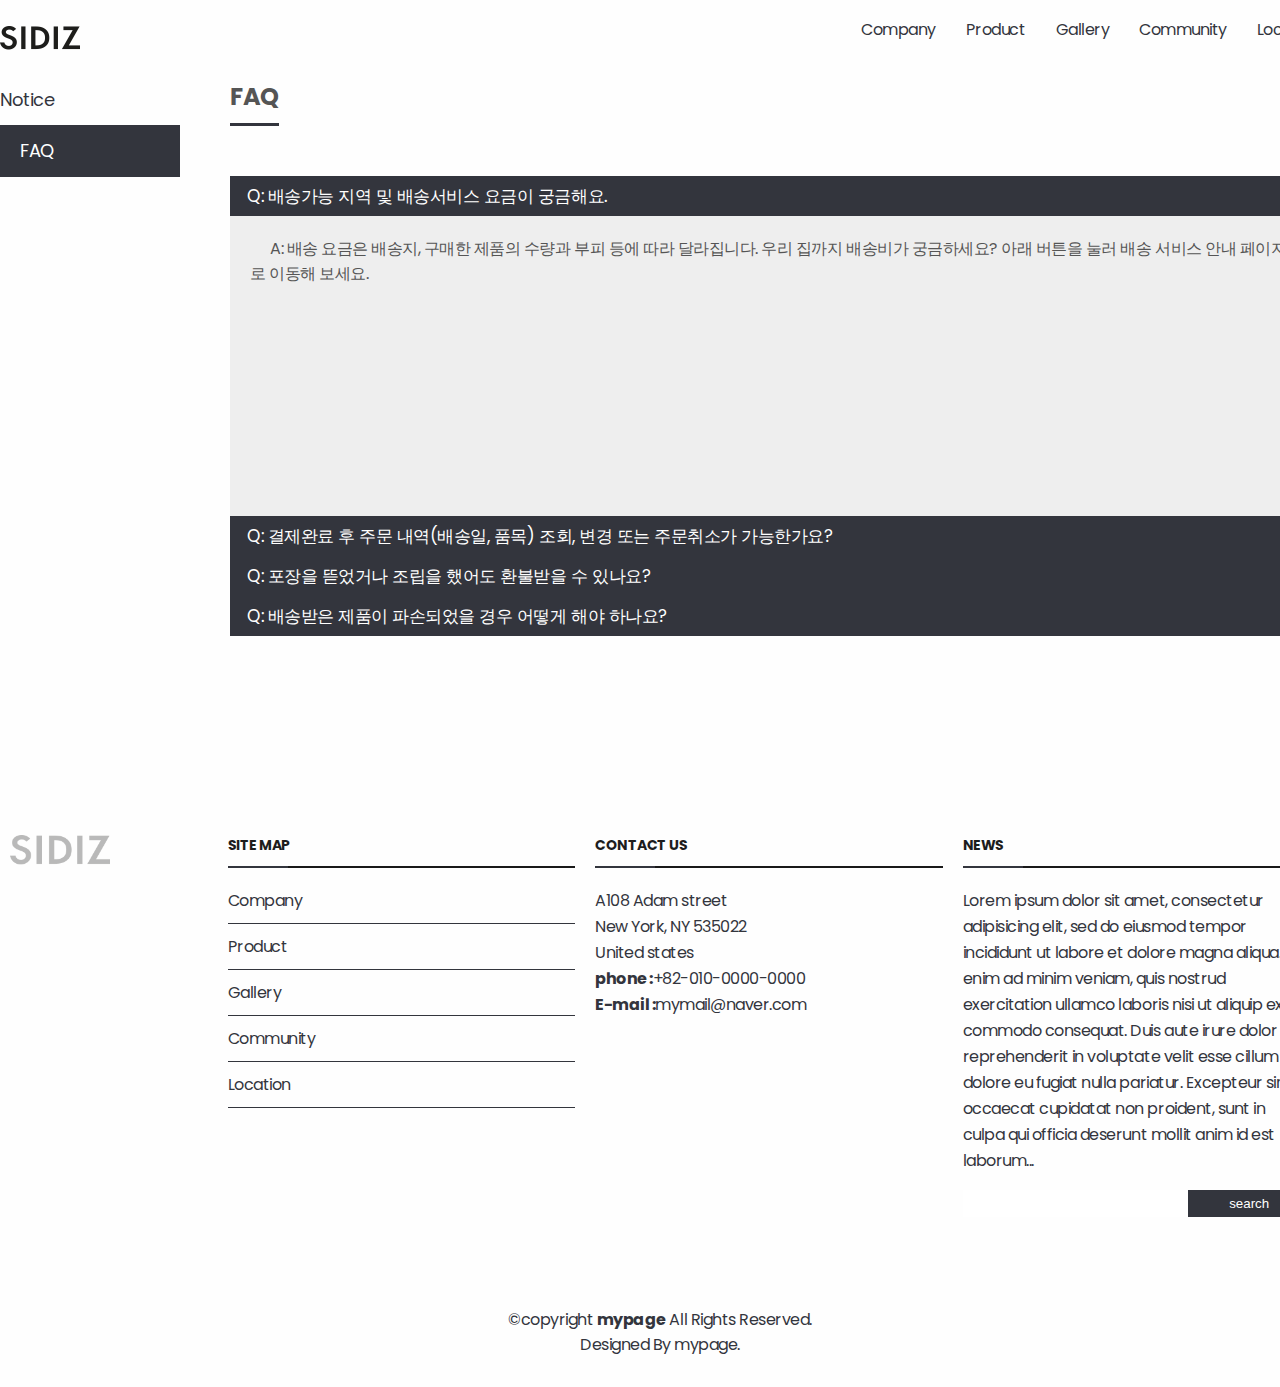
==== community/faq.html @ 093add14 "Initial commit" ====
<!DOCTYPE html>
<html lang="ko" dir="ltr">
  <head>
    <meta charset="utf-8">
    <meta name="viewport" content="width=device-width, initial-scale=1, maximum-scale=1, minimum-scale=1, user-scalable=no">
    <title>xwood</title>
    <link rel="stylesheet" href="../assets/css/style.css">
    <link rel="shortcut icon" href="./assets/img/favicon.ico" />
    <link href="https://fonts.googleapis.com/css2?family=Noto+Sans+KR:wght@100;300;400;500;700;900&family=Poppins:wght@100;200;300;400;500;600;700;800;900&display=swap" rel="stylesheet">
    <script type="text/javascript" src="../assets/js/jquery.min.js"></script>
    <script src="../assets/js/jqueryui.min.js"></script>
    <script type="text/javascript" src="../assets/js/common.js"></script>
  </head>
  <body class="subpage">
    <div id="wrap">
      <header id="header">
        <h1 id="top-logo"><a href="../index.html"><img src="../assets/img/logo.png" alt="logo"></a></h1>
        <nav id="top-nav">
          <ul>
            <li>
              <a href="../company/introduce.html">Company</a>
              <ul class="sub-menu">
                <li><a href="../company/introduce.html">Introduce</a></li>
                <li><a href="../company/ci.html">CI</a></li>
                <li><a href="../company/history.html">History</a></li>
              </ul>
            </li>
            <li><a href="../product/product.html">Product</a></li>
            <li><a href="../gallery/gallery.html">Gallery</a></li>
            <li>
              <a href="../community/notice.html">Community</a>
              <ul class="sub-menu">
                <li><a href="../community/notice.html">Notice</a></li>
                <li><a href="../community/faq.html">FAQ</a></li>
              </ul>
            </li>
            <li><a href="../location/location.html">Location</a></li>
          </ul>
        </nav>
      </header>
      <main>
        <!-- 컨텐츠 영역 -->
        <div class="container">
          <!-- 왼쪽 메뉴(LNB) -->
          <aside id="lnb">
            <ul>
              <li><a href="../community/notice.html">Notice</a></li>
              <li class="on"><a href="../community/faq.html">FAQ</a></li>
            </ul>
          </aside>
          <!-- 컨텐츠 본문 영역 -->
          <div class="content faq">
            <div class="sub-title"><span>FAQ</span></div>
            <div class="inner">
              <dl>
                <dt>Q: 배송가능 지역 및 배송서비스 요금이 궁금해요.</dt>
                <dd>
                  <p>A: 배송 요금은 배송지, 구매한 제품의 수량과 부피 등에 따라 달라집니다. 우리 집까지 배송비가 궁금하세요? 아래 버튼을 눌러 배송 서비스 안내 페이지로 이동해 보세요.</p>
                </dd>
                <dt>Q: 결제완료 후 주문 내역(배송일, 품목) 조회, 변경 또는 주문취소가 가능한가요?</dt>
                <dd>
                  <p>A: 주문조회 및 관리페이지와 IKEA 고객지원 센터를 통해 주문변경/취소가 가능합니다. 배송 준비 상태별로 진행가능여부가 달라질 수 있으며, 자세한 내용을 확인해보세요.</p>
                </dd>
                <dt>Q: 포장을 뜯었거나 조립을 했어도 환불받을 수 있나요?</dt>
                <dd>
                  <p>A: 교환환불 정책을 확인해보세요.</p>
                </dd>
                <dt>Q: 배송받은 제품이 파손되었을 경우 어떻게 해야 하나요?</dt>
                <dd>
                  <p>A: 배송받은 제품이 파손된 경우에는 즉시 파손된 제품과 박스 사진을 준비 후 고객지원센터로 연락 주시기 바랍니다. 주문 번호를 미리 준비해 주시면 더 빠른 상담이 가능합니다. 또는 파손 제품, 주문번호를 지참 후 가까운 매장 교환환불 코너로 방문해주세요,.</p>
                </dd>
              </dl>
            </div>
          </div>
        </div>
      </main>
      <footer id="footer">
        <div class="footer-top">
          <!-- footer 상단 영역 -->
          <div class="container">
            <div class="row">
              <!-- logo -->
              <div class="column footer-logo">
                <h3><a href="../index.html"><img src="../assets/img/logo.png" alt="logo img"></a></h3>
              </div>
              <!-- site map -->
              <div class="column">
                <h4>site map</h4>
                <ul>
                  <ul>
                    <li><a href="../company/introduce.html">Company</a></li>
                    <li><a href="../product/product.html">Product</a></li>
                    <li><a href="../gallery/gallery.html">Gallery</a></li>
                    <li><a href="../community/notice.html">Community</a></li>
                    <li><a href="../location/location.html">Location</a></li>
                  </ul>
                </ul>
              </div>
              <!-- contact us -->
              <div class="column">
                <h4>contact us</h4>
                <p>
                  A108 Adam street <br>
                  New York, NY 535022 <br>
                  United states <br>
                  <strong>phone :</strong><a href="tel:+82-010-0000-0000">+82-010-0000-0000</a><br>
                  <strong>E-mail :</strong><a href="mailto:mymail@naver.com">mymail@naver.com</a><br>
                </p>
              </div>
              <!-- news -->
              <div class="column news">
                <h4>news</h4>
                <p>Lorem ipsum dolor sit amet, consectetur adipisicing elit, sed do eiusmod tempor incididunt ut labore et dolore magna aliqua. Ut enim ad minim veniam, quis nostrud exercitation ullamco laboris nisi ut aliquip ex ea commodo consequat. Duis aute irure dolor in reprehenderit in voluptate velit esse cillum dolore eu fugiat nulla pariatur. Excepteur sint occaecat cupidatat non proident, sunt in culpa qui officia deserunt mollit anim id est laborum...</p>
                <form>
                  <input type="search" name="search"><input type="submit" name="submit" value="search">
                </form>
              </div>
            </div>
          </div>
        </div>
        <div class="container">
          <!-- footer 하단 영역 -->
          <div class="copyright">
            &copy;copyright <strong>mypage</strong> All Rights Reserved.
          </div>
          <div class="credits">
            Designed By <a href="mailto:aaa@naver.com">mypage</a>.
          </div>
        </div>
      </footer>
    </div>
  </body>
</html>
---- assets/css/style.css ----
@charset "UTF-8";
html, body {
  height: 100%;
}

body {
  background: #fefefe;
  color: #555555;
  font-family: 'Noto Sans KR', sans-serif;
  font-family: 'Poppins', sans-serif;
  letter-spacing: -0.03em;
}

html, body, ul, li, h1, h2, h3, h4, h5, h6 {
  margin: 0;
  padding: 0;
}

h1, h2, h3, h4, h5, h6 {
  color: #1d1d1d;
}

li {
  list-style: none;
}

a {
  text-decoration: none;
  color: #33353d;
  transition: .5s;
}

a:hover {
  color: #191919;
}

.gbtn {
  display: inline-block;
  box-sizing: border-box;
  padding: 0 20px;
  height: 50px;
  line-height: 50px;
  background: #33353d;
  color: white;
  border: 1px solid #33353d;
}

.gbtn.right {
  float: right;
}

.gbtn:hover {
  color: #33353d;
  background: white;
}

.box {
  display: flex;
}

.box.items-2 .items {
  flex: 50%;
}

.box .items {
  box-sizing: border-box;
  padding: 50px;
  font-size: 18px;
  flex: 100%;
  flex-shrink: 0;
}

.box .items .title {
  margin-top: 100px;
  font-size: 32px;
}

.box .items img {
  width: 100%;
}

.gallery-wrap {
  width: 100%;
  display: flex;
  justify-content: center;
}

.gallery-wrap .gallery {
  position: relative;
  width: 600px;
  margin: 50px auto;
}

.gallery-wrap .gallery #main {
  width: 600px;
  height: 450px;
  float: right;
  overflow: hidden;
  box-sizing: border-box;
  border: 3px solid white;
}

.gallery-wrap .gallery #main img {
  width: 100%;
}

.gallery-wrap .gallery .navi-wrap {
  position: relative;
}

.gallery-wrap .gallery .navi-wrap > img {
  cursor: pointer;
  position: absolute;
  top: 50%;
  z-index: 500;
}

.gallery-wrap .gallery .navi-wrap > img.next {
  right: 0;
  transform: translate(100%, -50%);
}

.gallery-wrap .gallery .navi-wrap > img.prev {
  left: 0;
  transform: translate(-100%, -50%);
}

.gallery-wrap .gallery .navi-wrap #navi {
  width: 600px;
  overflow: hidden;
}

.gallery-wrap .gallery .navi-wrap #navi ul li {
  width: 120px;
  float: left;
  border: 3px solid white;
  box-sizing: border-box;
}

.gallery-wrap .gallery .navi-wrap #navi ul li img {
  width: 100%;
}

.gallery-wrap .gallery .navi-wrap #navi .page-wrap {
  width: 1800px;
}

.gallery-wrap .gallery .navi-wrap #navi .page-wrap .page {
  float: left;
  overflow: hidden;
}

dl {
  margin: 50px 0 0 0;
}

dl dt {
  text-indent: 1em;
  font-size: 17px;
  color: #ffffff;
  height: 40px;
  line-height: 40px;
  background: #33353d;
  cursor: pointer;
}

dl dt:hover {
  background: #191919;
}

dl dd {
  margin: 0;
  height: 300px;
  background: #eee;
}

dl dd.on {
  display: block;
}

dl dd p {
  margin: 0;
  text-indent: 1.25em;
  padding: 20px;
}

table + .gbtn {
  margin-top: 20px;
}

table.common-table {
  width: 100%;
  margin: 50px auto 0;
  border-collapse: collapse;
  /* 첫번째 테이블 속성의 타이틀 영역을 제외한 가로줄 hover 효과 주기 */
}

table.common-table th, table.common-table td {
  padding: 15px;
  height: 30px;
  text-align: left;
  vertical-align: middle;
  font-size: 16px;
}

table.common-table th {
  background: #33353d;
  color: white;
  font-weight: 500;
}

table.common-table td {
  font-weight: 300;
  color: #555555;
  border-bottom: 1px solid #33353d;
}

table.common-table tr:not(:first-child):hover {
  background: #eee;
}

.hover {
  background: #eee;
}

#map {
  margin-top: 50px;
}

.marker-title {
  font-weight: 700;
  font-size: 18px;
}

#wrap {
  width: 1320px;
  margin: 0 auto;
  /* footer */
}

#wrap #header {
  position: relative;
  height: 75px;
  z-index: 500;
}

#wrap #header #top-logo {
  float: left;
  margin-top: 15px;
}

#wrap #header #top-logo a {
  display: inline-block;
  width: 80px;
  height: 24px;
  line-height: 24px;
}

#wrap #header #top-logo a img {
  width: 100%;
}

#wrap #header #top-nav {
  position: relative;
  height: 60px;
  float: right;
}

#wrap #header #top-nav ul {
  float: left;
}

#wrap #header #top-nav ul li {
  position: relative;
  float: left;
  margin-left: 30px;
}

#wrap #header #top-nav ul li:first-child {
  margin-left: 0;
}

#wrap #header #top-nav ul li:hover .sub-menu {
  opacity: 1;
}

#wrap #header #top-nav ul li:hover .sub-menu li {
  height: 40px;
  opacity: 1;
}

#wrap #header #top-nav ul li a {
  width: 100%;
  height: 60px;
  line-height: 60px;
}

#wrap #header #top-nav ul li .sub-menu {
  position: absolute;
  top: 100%;
  border: 1px solid #33353d;
  opacity: 0;
  transition: .5s;
}

#wrap #header #top-nav ul li .sub-menu li {
  margin: 0;
  min-width: 150px;
  width: 100%;
  height: 0;
  padding: 0 10px;
  box-sizing: border-box;
  background: white;
  opacity: 0;
  transition-duration: .5s;
}

#wrap #header #top-nav ul li .sub-menu li a {
  line-height: 40px;
}

#wrap main {
  min-height: calc( 100vh - (75px + 612px) - 51px);
}

#wrap #footer {
  margin-top: 50px;
  color: #33353d;
}

#wrap #footer .footer-top {
  padding: 60px 0 30px;
}

#wrap #footer > .container {
  padding: 30px 0;
  text-align: center;
}

#wrap #footer .container {
  margin: 0 auto;
}

#wrap #footer .container .row {
  display: flex;
  justify-content: center;
  flex-wrap: wrap;
}

#wrap #footer .container .row .column {
  flex: 25%;
  box-sizing: border-box;
  padding: 0 10px;
  margin-bottom: 30px;
}

#wrap #footer .container .row .column.footer-logo {
  flex: 180px;
  opacity: .3;
}

#wrap #footer .container .row .column.footer-logo h3 {
  width: 100px;
}

#wrap #footer .container .row .column.footer-logo h3 img {
  width: 100%;
}

#wrap #footer .container .row .column.news input[type=search] {
  border: 0;
  padding: 6px 8px;
  width: 65%;
}

#wrap #footer .container .row .column.news input[type=submit] {
  border: 0;
  padding: 6px 0;
  width: 35%;
  text-align: center;
  color: #ffffff;
  background: #33353d;
  cursor: pointer;
}

#wrap #footer .container .row .column h4 {
  position: relative;
  font-size: 14px;
  font-weight: 700;
  text-transform: uppercase;
  padding-bottom: 12px;
  margin-bottom: 20px;
}

#wrap #footer .container .row .column h4:before, #wrap #footer .container .row .column h4:after {
  content: '';
  position: absolute;
  left: 0;
  bottom: 0;
  height: 2px;
}

#wrap #footer .container .row .column h4:before {
  right: 0;
  background: #191919;
}

#wrap #footer .container .row .column h4:after {
  width: 60px;
  background: #33353d;
}

#wrap #footer .container .row .column ul li {
  border-bottom: 1px solid #33353d;
  padding: 10px 0;
}

#wrap #footer .container .row .column ul li:nth-child(1) {
  padding-top: 0;
}

#wrap #footer .container .row .column p {
  line-height: 26px;
}

.mainbanner {
  width: 100%;
  height: 750px;
  background: url("../img/main-banner.jpg") no-repeat center/cover;
}

.inner:nth-child(1) {
  margin-top: 50px;
}

.inner .box.items-2 p + a {
  margin-top: 50px;
}

body.subpage main .container {
  display: flex;
}

body.subpage main .container #lnb {
  flex: 230px;
  flex-shrink: 0;
  flex-grow: 0;
  box-sizing: border-box;
  padding-right: 50px;
}

body.subpage main .container #lnb ul li {
  border-bottom: 1px solid #33353d;
}

body.subpage main .container #lnb ul li.on a {
  color: white;
  background: #33353d;
  padding-left: 20px;
}

body.subpage main .container #lnb ul li:hover a {
  padding-left: 20px;
}

body.subpage main .container #lnb ul li a {
  display: inline-block;
  width: 100%;
  height: 100%;
  line-height: 50px;
  font-size: 18px;
  box-sizing: border-box;
}

body.subpage main .container .content {
  flex: 100%;
}

body.subpage main .container .content.faq {
  min-height: 650px;
}

body.subpage main .container .sub-title {
  height: 51px;
}

body.subpage main .container .sub-title span {
  position: absolute;
  display: inline-block;
  padding-bottom: 8px;
  font-size: 24px;
  font-weight: bold;
  line-height: 43px;
}

body.subpage main .container .sub-title span:after {
  content: '';
  position: absolute;
  height: 3px;
  background: #33353d;
  left: 0;
  right: 0;
  bottom: 0;
}

body.subpage main .container .inner + .inner {
  margin-top: 50px;
  border-top: 1px solid #33353d;
}

body.subpage main .container .inner .box {
  flex-wrap: wrap;
}
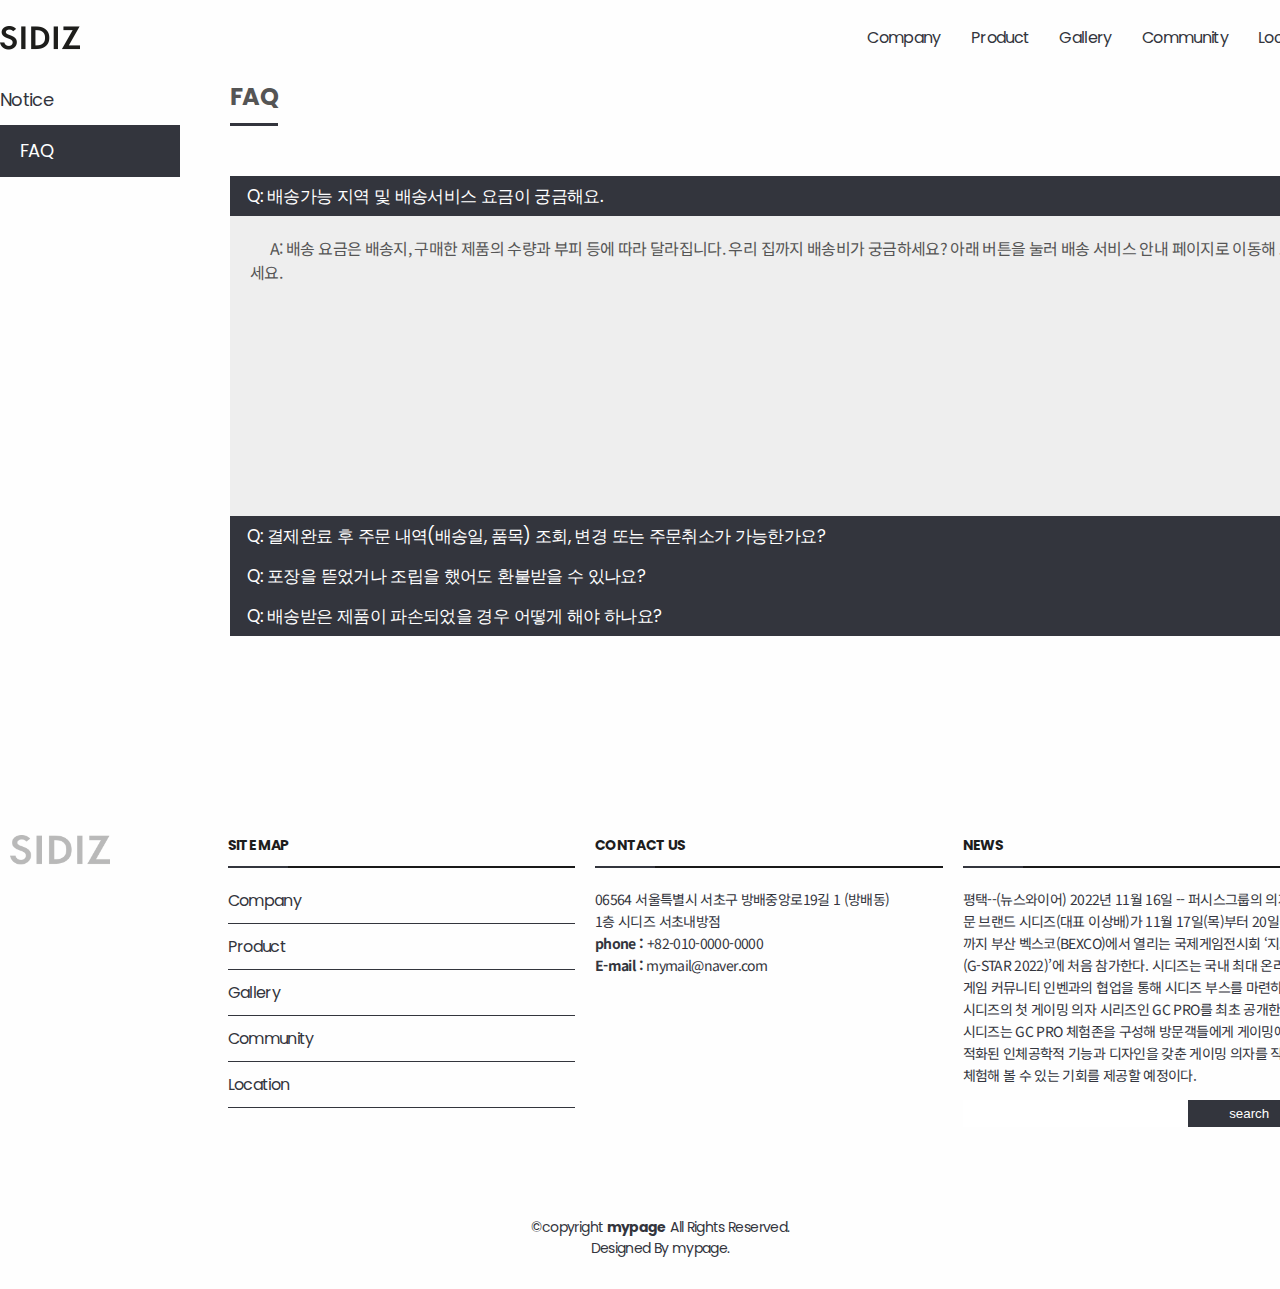
==== commit c96fe42f: "Style sub pages" ====
--- a/community/faq.html
+++ b/community/faq.html
@@ -14,117 +14,124 @@
   <body class="subpage">
     <div id="wrap">
       <header id="header">
-        <h1 id="top-logo"><a href="../index.html"><img src="../assets/img/logo.png" alt="logo"></a></h1>
-        <nav id="top-nav">
-          <ul>
-            <li>
-              <a href="../company/introduce.html">Company</a>
-              <ul class="sub-menu">
-                <li><a href="../company/introduce.html">Introduce</a></li>
-                <li><a href="../company/ci.html">CI</a></li>
-                <li><a href="../company/history.html">History</a></li>
-              </ul>
-            </li>
-            <li><a href="../product/product.html">Product</a></li>
-            <li><a href="../gallery/gallery.html">Gallery</a></li>
-            <li>
-              <a href="../community/notice.html">Community</a>
-              <ul class="sub-menu">
-                <li><a href="../community/notice.html">Notice</a></li>
-                <li><a href="../community/faq.html">FAQ</a></li>
-              </ul>
-            </li>
-            <li><a href="../location/location.html">Location</a></li>
-          </ul>
-        </nav>
+        <div class="inner-wrap">
+          <h1 id="top-logo"><a href="../index.html"><img src="../assets/img/logo.png" alt="logo"></a></h1>
+          <nav id="top-nav">
+            <ul>
+              <li>
+                <a href="../company/introduce.html">Company</a>
+                <ul class="sub-menu">
+                  <li><a href="../company/introduce.html">Introduce</a></li>
+                  <li><a href="../company/ci.html">CI</a></li>
+                  <li><a href="../company/history.html">History</a></li>
+                </ul>
+              </li>
+              <li><a href="../product/product.html">Product</a></li>
+              <li><a href="../gallery/gallery.html">Gallery</a></li>
+              <li>
+                <a href="../community/notice.html">Community</a>
+                <ul class="sub-menu">
+                  <li><a href="../community/notice.html">Notice</a></li>
+                  <li><a href="../community/faq.html">FAQ</a></li>
+                </ul>
+              </li>
+              <li><a href="../location/location.html">Location</a></li>
+            </ul>
+          </nav>
+        </div>
       </header>
       <main>
-        <!-- 컨텐츠 영역 -->
-        <div class="container">
-          <!-- 왼쪽 메뉴(LNB) -->
-          <aside id="lnb">
-            <ul>
-              <li><a href="../community/notice.html">Notice</a></li>
-              <li class="on"><a href="../community/faq.html">FAQ</a></li>
-            </ul>
-          </aside>
-          <!-- 컨텐츠 본문 영역 -->
-          <div class="content faq">
-            <div class="sub-title"><span>FAQ</span></div>
-            <div class="inner">
-              <dl>
-                <dt>Q: 배송가능 지역 및 배송서비스 요금이 궁금해요.</dt>
-                <dd>
-                  <p>A: 배송 요금은 배송지, 구매한 제품의 수량과 부피 등에 따라 달라집니다. 우리 집까지 배송비가 궁금하세요? 아래 버튼을 눌러 배송 서비스 안내 페이지로 이동해 보세요.</p>
-                </dd>
-                <dt>Q: 결제완료 후 주문 내역(배송일, 품목) 조회, 변경 또는 주문취소가 가능한가요?</dt>
-                <dd>
-                  <p>A: 주문조회 및 관리페이지와 IKEA 고객지원 센터를 통해 주문변경/취소가 가능합니다. 배송 준비 상태별로 진행가능여부가 달라질 수 있으며, 자세한 내용을 확인해보세요.</p>
-                </dd>
-                <dt>Q: 포장을 뜯었거나 조립을 했어도 환불받을 수 있나요?</dt>
-                <dd>
-                  <p>A: 교환환불 정책을 확인해보세요.</p>
-                </dd>
-                <dt>Q: 배송받은 제품이 파손되었을 경우 어떻게 해야 하나요?</dt>
-                <dd>
-                  <p>A: 배송받은 제품이 파손된 경우에는 즉시 파손된 제품과 박스 사진을 준비 후 고객지원센터로 연락 주시기 바랍니다. 주문 번호를 미리 준비해 주시면 더 빠른 상담이 가능합니다. 또는 파손 제품, 주문번호를 지참 후 가까운 매장 교환환불 코너로 방문해주세요,.</p>
-                </dd>
-              </dl>
+        <div class="inner-wrap">
+          <!-- 컨텐츠 영역 -->
+          <div class="container">
+            <!-- 왼쪽 메뉴(LNB) -->
+            <aside id="lnb">
+              <ul>
+                <li><a href="../community/notice.html">Notice</a></li>
+                <li class="on"><a href="../community/faq.html">FAQ</a></li>
+              </ul>
+            </aside>
+            <!-- 컨텐츠 본문 영역 -->
+            <div class="content faq">
+              <div class="sub-title"><span>FAQ</span></div>
+              <div class="inner">
+                <dl>
+                  <dt>Q: 배송가능 지역 및 배송서비스 요금이 궁금해요.</dt>
+                  <dd>
+                    <p>A: 배송 요금은 배송지, 구매한 제품의 수량과 부피 등에 따라 달라집니다. 우리 집까지 배송비가 궁금하세요? 아래 버튼을 눌러 배송 서비스 안내 페이지로 이동해 보세요.</p>
+                  </dd>
+                  <dt>Q: 결제완료 후 주문 내역(배송일, 품목) 조회, 변경 또는 주문취소가 가능한가요?</dt>
+                  <dd>
+                    <p>A: 주문조회 및 관리페이지와 IKEA 고객지원 센터를 통해 주문변경/취소가 가능합니다. 배송 준비 상태별로 진행가능여부가 달라질 수 있으며, 자세한 내용을 확인해보세요.</p>
+                  </dd>
+                  <dt>Q: 포장을 뜯었거나 조립을 했어도 환불받을 수 있나요?</dt>
+                  <dd>
+                    <p>A: 교환환불 정책을 확인해보세요.</p>
+                  </dd>
+                  <dt>Q: 배송받은 제품이 파손되었을 경우 어떻게 해야 하나요?</dt>
+                  <dd>
+                    <p>A: 배송받은 제품이 파손된 경우에는 즉시 파손된 제품과 박스 사진을 준비 후 고객지원센터로 연락 주시기 바랍니다. 주문 번호를 미리 준비해 주시면 더 빠른 상담이 가능합니다. 또는 파손 제품, 주문번호를 지참 후 가까운 매장 교환환불 코너로 방문해주세요,.</p>
+                  </dd>
+                </dl>
+              </div>
             </div>
           </div>
         </div>
       </main>
       <footer id="footer">
-        <div class="footer-top">
-          <!-- footer 상단 영역 -->
-          <div class="container">
-            <div class="row">
-              <!-- logo -->
-              <div class="column footer-logo">
-                <h3><a href="../index.html"><img src="../assets/img/logo.png" alt="logo img"></a></h3>
-              </div>
-              <!-- site map -->
-              <div class="column">
-                <h4>site map</h4>
-                <ul>
+        <div class="inner-wrap">
+          <div class="footer-top">
+            <!-- footer 상단 영역 -->
+            <div class="container">
+              <div class="row">
+                <!-- logo -->
+                <div class="column footer-logo">
+                  <h3><a href="../index.html"><img src="../assets/img/logo.png" alt="logo img"></a></h3>
+                </div>
+                <!-- site map -->
+                <div class="column">
+                  <h4>site map</h4>
                   <ul>
-                    <li><a href="../company/introduce.html">Company</a></li>
-                    <li><a href="../product/product.html">Product</a></li>
-                    <li><a href="../gallery/gallery.html">Gallery</a></li>
-                    <li><a href="../community/notice.html">Community</a></li>
-                    <li><a href="../location/location.html">Location</a></li>
+                    <ul>
+                      <li><a href="./company/introduce.html">Company</a></li>
+                      <li><a href="./product/product.html">Product</a></li>
+                      <li><a href="./gallery/gallery.html">Gallery</a></li>
+                      <li><a href="./community/notice.html">Community</a></li>
+                      <li><a href="./location/location.html">Location</a></li>
+                    </ul>
                   </ul>
-                </ul>
-              </div>
-              <!-- contact us -->
-              <div class="column">
-                <h4>contact us</h4>
-                <p>
-                  A108 Adam street <br>
-                  New York, NY 535022 <br>
-                  United states <br>
-                  <strong>phone :</strong><a href="tel:+82-010-0000-0000">+82-010-0000-0000</a><br>
-                  <strong>E-mail :</strong><a href="mailto:mymail@naver.com">mymail@naver.com</a><br>
-                </p>
-              </div>
-              <!-- news -->
-              <div class="column news">
-                <h4>news</h4>
-                <p>Lorem ipsum dolor sit amet, consectetur adipisicing elit, sed do eiusmod tempor incididunt ut labore et dolore magna aliqua. Ut enim ad minim veniam, quis nostrud exercitation ullamco laboris nisi ut aliquip ex ea commodo consequat. Duis aute irure dolor in reprehenderit in voluptate velit esse cillum dolore eu fugiat nulla pariatur. Excepteur sint occaecat cupidatat non proident, sunt in culpa qui officia deserunt mollit anim id est laborum...</p>
-                <form>
-                  <input type="search" name="search"><input type="submit" name="submit" value="search">
-                </form>
+                </div>
+                <!-- contact us -->
+                <div class="column">
+                  <h4>contact us</h4>
+                  <p>
+                    06564 서울특별시 서초구 방배중앙로19길 1 (방배동) <br>
+                    1층 시디즈 서초내방점 <br>
+                    <strong>phone : </strong><a href="tel:+82-010-0000-0000">+82-010-0000-0000</a><br>
+                    <strong>E-mail : </strong><a href="mailto:mymail@naver.com">mymail@naver.com</a><br>
+                  </p>
+                </div>
+                <!-- news -->
+                <div class="column news">
+                  <h4>news</h4>
+                  <p>평택--(뉴스와이어) 2022년 11월 16일 -- 퍼시스그룹의 의자 전문 브랜드 시디즈(대표 이상배)가 11월 17일(목)부터 20일(일)까지 부산 벡스코(BEXCO)에서 열리는 국제게임전시회 ‘지스타(G-STAR 2022)’에 처음 참가한다.
+                    시디즈는 국내 최대 온라인 게임 커뮤니티 인벤과의 협업을 통해 시디즈 부스를 마련하고, 시디즈의 첫 게이밍 의자 시리즈인 GC PRO를 최초 공개한다. 시디즈는 GC PRO 체험존을 구성해 방문객들에게 게이밍에 최적화된 인체공학적 기능과 디자인을 갖춘 게이밍 의자를 직접 체험해 볼 수 있는 기회를 제공할 예정이다.
+                    </p>
+                  <form>
+                    <input type="search" name="search"><input type="submit" name="submit" value="search">
+                  </form>
+                </div>
               </div>
             </div>
           </div>
-        </div>
-        <div class="container">
-          <!-- footer 하단 영역 -->
-          <div class="copyright">
-            &copy;copyright <strong>mypage</strong> All Rights Reserved.
-          </div>
-          <div class="credits">
-            Designed By <a href="mailto:aaa@naver.com">mypage</a>.
+          <div class="container">
+            <!-- footer 하단 영역 -->
+            <div class="copyright">
+              &copy;copyright <strong>mypage</strong> All Rights Reserved.
+            </div>
+            <div class="credits">
+              Designed By <a href="mailto:aaa@naver.com">mypage</a>.
+            </div>
           </div>
         </div>
       </footer>
--- a/assets/css/style.css
+++ b/assets/css/style.css
@@ -6,9 +6,9 @@
 body {
   background: #fefefe;
   color: #555555;
-  font-family: 'Noto Sans KR', sans-serif;
-  font-family: 'Poppins', sans-serif;
-  letter-spacing: -0.03em;
+  font-family: "Noto Sans KR", sans-serif;
+  font-family: "Poppins", sans-serif;
+  letter-spacing: -0.04em;
 }
 
 html, body, ul, li, h1, h2, h3, h4, h5, h6 {
@@ -18,6 +18,11 @@
 
 h1, h2, h3, h4, h5, h6 {
   color: #1d1d1d;
+  font-family: "Poppins", sans-serif;
+}
+
+p {
+  font-family: "Noto Sans KR", sans-serif;
 }
 
 li {
@@ -27,9 +32,8 @@
 a {
   text-decoration: none;
   color: #33353d;
-  transition: .5s;
-}
-
+  transition: 0.5s;
+}
 a:hover {
   color: #191919;
 }
@@ -44,11 +48,9 @@
   color: white;
   border: 1px solid #33353d;
 }
-
 .gbtn.right {
   float: right;
 }
-
 .gbtn:hover {
   color: #33353d;
   background: white;
@@ -57,11 +59,9 @@
 .box {
   display: flex;
 }
-
 .box.items-2 .items {
   flex: 50%;
 }
-
 .box .items {
   box-sizing: border-box;
   padding: 50px;
@@ -69,28 +69,115 @@
   flex: 100%;
   flex-shrink: 0;
 }
-
 .box .items .title {
   margin-top: 100px;
   font-size: 32px;
 }
-
 .box .items img {
   width: 100%;
 }
 
+.introduce .box .items {
+  padding: 30px;
+}
+.introduce .box .items .title {
+  margin-top: 30px;
+}
+.introduce .box .items .title-h4 {
+  font-family: "Noto Sans KR", sans-serif;
+  font-size: 20px;
+}
+.introduce .box .items .mission-text {
+  width: 100%;
+  display: flex;
+  justify-content: center;
+  align-items: center;
+  height: 315px;
+  background-color: #f3f3f3;
+  color: #1d1d1d;
+  font-size: 36px;
+  margin: 0;
+}
+.introduce .box .items .items-inner {
+  width: 100%;
+  display: flex;
+  justify-content: space-between;
+  flex-wrap: wrap;
+}
+.introduce .box .items .items-inner li {
+  width: 45.5%;
+  height: 200px;
+  padding: 15px;
+  color: #fff;
+}
+.introduce .box .items .items-inner li h4 {
+  font-size: 32px;
+  font-weight: 400;
+  color: #fff;
+  padding: 30px 0 10px 20px;
+}
+.introduce .box .items .items-inner li p {
+  font-size: 16px;
+  padding: 10px 20px;
+  line-height: 25px;
+}
+.introduce .box .items .items-inner li:nth-child(1) {
+  background: url("../img/company/value-img01.png") no-repeat center/cover;
+}
+.introduce .box .items .items-inner li:nth-child(2) {
+  background: url("../img/company/value-img02.png") no-repeat center/cover;
+}
+.introduce .box .items .items-inner li:nth-child(3) {
+  background: url("../img/company/value-img03.png") no-repeat center/cover;
+}
+.introduce .box .items .items-inner li:nth-child(4) {
+  background: url("../img/company/value-img04.png") no-repeat center/cover;
+}
+.introduce .box .items .items-inner li:nth-child(1), .introduce .box .items .items-inner li:nth-child(2) {
+  margin-bottom: 30px;
+}
+.introduce .box .items .award-list {
+  width: 100%;
+  display: flex;
+  flex-wrap: wrap;
+}
+.introduce .box .items .award-list li {
+  width: 23%;
+  text-align: center;
+  display: flex;
+  align-items: center;
+  flex-direction: column;
+  margin-bottom: 15px;
+}
+.introduce .box .items .award-list li:nth-child(5), .introduce .box .items .award-list li:nth-child(6), .introduce .box .items .award-list li:nth-child(7) {
+  margin-bottom: 0;
+}
+.introduce .box .items .award-list li img {
+  width: 60%;
+  -o-object-position: center;
+     object-position: center;
+  border: 1px solid #dedede;
+  padding: 40px;
+  margin-bottom: 15px;
+}
+
+.product .box .items {
+  padding: 20px;
+}
+.product .box .items .title {
+  margin-top: 0;
+}
+
 .gallery-wrap {
   width: 100%;
   display: flex;
   justify-content: center;
 }
-
 .gallery-wrap .gallery {
   position: relative;
   width: 600px;
   margin: 50px auto;
 }
-
 .gallery-wrap .gallery #main {
   width: 600px;
   height: 450px;
@@ -99,52 +186,42 @@
   box-sizing: border-box;
   border: 3px solid white;
 }
-
 .gallery-wrap .gallery #main img {
   width: 100%;
 }
-
 .gallery-wrap .gallery .navi-wrap {
   position: relative;
 }
-
 .gallery-wrap .gallery .navi-wrap > img {
   cursor: pointer;
   position: absolute;
   top: 50%;
   z-index: 500;
 }
-
 .gallery-wrap .gallery .navi-wrap > img.next {
   right: 0;
   transform: translate(100%, -50%);
 }
-
 .gallery-wrap .gallery .navi-wrap > img.prev {
   left: 0;
   transform: translate(-100%, -50%);
 }
-
 .gallery-wrap .gallery .navi-wrap #navi {
   width: 600px;
   overflow: hidden;
 }
-
 .gallery-wrap .gallery .navi-wrap #navi ul li {
   width: 120px;
   float: left;
   border: 3px solid white;
   box-sizing: border-box;
 }
-
 .gallery-wrap .gallery .navi-wrap #navi ul li img {
   width: 100%;
 }
-
 .gallery-wrap .gallery .navi-wrap #navi .page-wrap {
   width: 1800px;
 }
-
 .gallery-wrap .gallery .navi-wrap #navi .page-wrap .page {
   float: left;
   overflow: hidden;
@@ -153,7 +230,6 @@
 dl {
   margin: 50px 0 0 0;
 }
-
 dl dt {
   text-indent: 1em;
   font-size: 17px;
@@ -163,21 +239,17 @@
   background: #33353d;
   cursor: pointer;
 }
-
 dl dt:hover {
   background: #191919;
 }
-
 dl dd {
   margin: 0;
   height: 300px;
   background: #eee;
 }
-
 dl dd.on {
   display: block;
 }
-
 dl dd p {
   margin: 0;
   text-indent: 1.25em;
@@ -187,14 +259,12 @@
 table + .gbtn {
   margin-top: 20px;
 }
-
 table.common-table {
   width: 100%;
   margin: 50px auto 0;
   border-collapse: collapse;
   /* 첫번째 테이블 속성의 타이틀 영역을 제외한 가로줄 hover 효과 주기 */
 }
-
 table.common-table th, table.common-table td {
   padding: 15px;
   height: 30px;
@@ -202,19 +272,16 @@
   vertical-align: middle;
   font-size: 16px;
 }
-
 table.common-table th {
   background: #33353d;
   color: white;
   font-weight: 500;
 }
-
 table.common-table td {
   font-weight: 300;
   color: #555555;
   border-bottom: 1px solid #33353d;
 }
-
 table.common-table tr:not(:first-child):hover {
   background: #eee;
 }
@@ -233,76 +300,67 @@
 }
 
 #wrap {
+  width: 100%;
+  min-width: 1320px;
+  /* footer */
+}
+#wrap .inner-wrap {
   width: 1320px;
   margin: 0 auto;
-  /* footer */
-}
-
+}
 #wrap #header {
   position: relative;
   height: 75px;
   z-index: 500;
 }
-
 #wrap #header #top-logo {
   float: left;
   margin-top: 15px;
 }
-
 #wrap #header #top-logo a {
   display: inline-block;
   width: 80px;
   height: 24px;
   line-height: 24px;
 }
-
 #wrap #header #top-logo a img {
   width: 100%;
 }
-
 #wrap #header #top-nav {
   position: relative;
-  height: 60px;
+  height: 75px;
   float: right;
 }
-
 #wrap #header #top-nav ul {
   float: left;
 }
-
 #wrap #header #top-nav ul li {
   position: relative;
   float: left;
   margin-left: 30px;
 }
-
 #wrap #header #top-nav ul li:first-child {
   margin-left: 0;
 }
-
 #wrap #header #top-nav ul li:hover .sub-menu {
   opacity: 1;
 }
-
 #wrap #header #top-nav ul li:hover .sub-menu li {
   height: 40px;
   opacity: 1;
 }
-
 #wrap #header #top-nav ul li a {
   width: 100%;
-  height: 60px;
-  line-height: 60px;
-}
-
+  height: 75px;
+  line-height: 75px;
+}
 #wrap #header #top-nav ul li .sub-menu {
   position: absolute;
-  top: 100%;
+  top: 80%;
   border: 1px solid #33353d;
   opacity: 0;
-  transition: .5s;
-}
-
+  transition: 0.5s;
+}
 #wrap #header #top-nav ul li .sub-menu li {
   margin: 0;
   min-width: 150px;
@@ -312,67 +370,54 @@
   box-sizing: border-box;
   background: white;
   opacity: 0;
-  transition-duration: .5s;
-}
-
+  transition-duration: 0.5s;
+}
 #wrap #header #top-nav ul li .sub-menu li a {
   line-height: 40px;
 }
-
 #wrap main {
-  min-height: calc( 100vh - (75px + 612px) - 51px);
-}
-
+  min-height: calc(100vh - (75px + 612px) - 51px);
+}
 #wrap #footer {
   margin-top: 50px;
   color: #33353d;
 }
-
 #wrap #footer .footer-top {
   padding: 60px 0 30px;
 }
-
-#wrap #footer > .container {
+#wrap #footer .inner-wrap > .container {
   padding: 30px 0;
   text-align: center;
 }
-
 #wrap #footer .container {
   margin: 0 auto;
 }
-
 #wrap #footer .container .row {
   display: flex;
   justify-content: center;
   flex-wrap: wrap;
 }
-
 #wrap #footer .container .row .column {
   flex: 25%;
   box-sizing: border-box;
   padding: 0 10px;
   margin-bottom: 30px;
 }
-
 #wrap #footer .container .row .column.footer-logo {
   flex: 180px;
-  opacity: .3;
-}
-
+  opacity: 0.3;
+}
 #wrap #footer .container .row .column.footer-logo h3 {
   width: 100px;
 }
-
 #wrap #footer .container .row .column.footer-logo h3 img {
   width: 100%;
 }
-
 #wrap #footer .container .row .column.news input[type=search] {
   border: 0;
   padding: 6px 8px;
   width: 65%;
 }
-
 #wrap #footer .container .row .column.news input[type=submit] {
   border: 0;
   padding: 6px 0;
@@ -382,7 +427,6 @@
   background: #33353d;
   cursor: pointer;
 }
-
 #wrap #footer .container .row .column h4 {
   position: relative;
   font-size: 14px;
@@ -391,48 +435,69 @@
   padding-bottom: 12px;
   margin-bottom: 20px;
 }
-
 #wrap #footer .container .row .column h4:before, #wrap #footer .container .row .column h4:after {
-  content: '';
+  content: "";
   position: absolute;
   left: 0;
   bottom: 0;
   height: 2px;
 }
-
 #wrap #footer .container .row .column h4:before {
   right: 0;
   background: #191919;
 }
-
 #wrap #footer .container .row .column h4:after {
   width: 60px;
   background: #33353d;
 }
-
 #wrap #footer .container .row .column ul li {
   border-bottom: 1px solid #33353d;
   padding: 10px 0;
 }
-
 #wrap #footer .container .row .column ul li:nth-child(1) {
   padding-top: 0;
 }
-
 #wrap #footer .container .row .column p {
-  line-height: 26px;
+  font-size: 14px;
+  line-height: 22px;
+}
+#wrap #footer .container .credits,
+#wrap #footer .container .copyright {
+  font-size: 14px;
 }
 
 .mainbanner {
-  width: 100%;
-  height: 750px;
-  background: url("../img/main-banner.jpg") no-repeat center/cover;
+  position: relative;
+  width: 100%;
+  height: calc(100vh - 75px);
+}
+.mainbanner .bg {
+  position: absolute;
+  top: 0;
+  left: 0;
+  width: 100%;
+  height: 100%;
+  z-index: 1;
+}
+.mainbanner .bg::before {
+  content: "";
+  position: absolute;
+  top: 0;
+  left: 0;
+  bottom: 0;
+  right: 0;
+  background-color: rgba(0, 0, 0, 0.1);
+}
+.mainbanner .bg video {
+  width: 100%;
+  height: 100%;
+  -o-object-fit: cover;
+     object-fit: cover;
 }
 
 .inner:nth-child(1) {
   margin-top: 50px;
 }
-
 .inner .box.items-2 p + a {
   margin-top: 50px;
 }
@@ -440,7 +505,6 @@
 body.subpage main .container {
   display: flex;
 }
-
 body.subpage main .container #lnb {
   flex: 230px;
   flex-shrink: 0;
@@ -448,21 +512,17 @@
   box-sizing: border-box;
   padding-right: 50px;
 }
-
 body.subpage main .container #lnb ul li {
   border-bottom: 1px solid #33353d;
 }
-
 body.subpage main .container #lnb ul li.on a {
   color: white;
   background: #33353d;
   padding-left: 20px;
 }
-
 body.subpage main .container #lnb ul li:hover a {
   padding-left: 20px;
 }
-
 body.subpage main .container #lnb ul li a {
   display: inline-block;
   width: 100%;
@@ -471,19 +531,15 @@
   font-size: 18px;
   box-sizing: border-box;
 }
-
 body.subpage main .container .content {
   flex: 100%;
 }
-
 body.subpage main .container .content.faq {
   min-height: 650px;
 }
-
 body.subpage main .container .sub-title {
   height: 51px;
 }
-
 body.subpage main .container .sub-title span {
   position: absolute;
   display: inline-block;
@@ -492,9 +548,8 @@
   font-weight: bold;
   line-height: 43px;
 }
-
 body.subpage main .container .sub-title span:after {
-  content: '';
+  content: "";
   position: absolute;
   height: 3px;
   background: #33353d;
@@ -502,12 +557,10 @@
   right: 0;
   bottom: 0;
 }
-
 body.subpage main .container .inner + .inner {
   margin-top: 50px;
   border-top: 1px solid #33353d;
 }
-
 body.subpage main .container .inner .box {
   flex-wrap: wrap;
-}
+}/*# sourceMappingURL=style.css.map */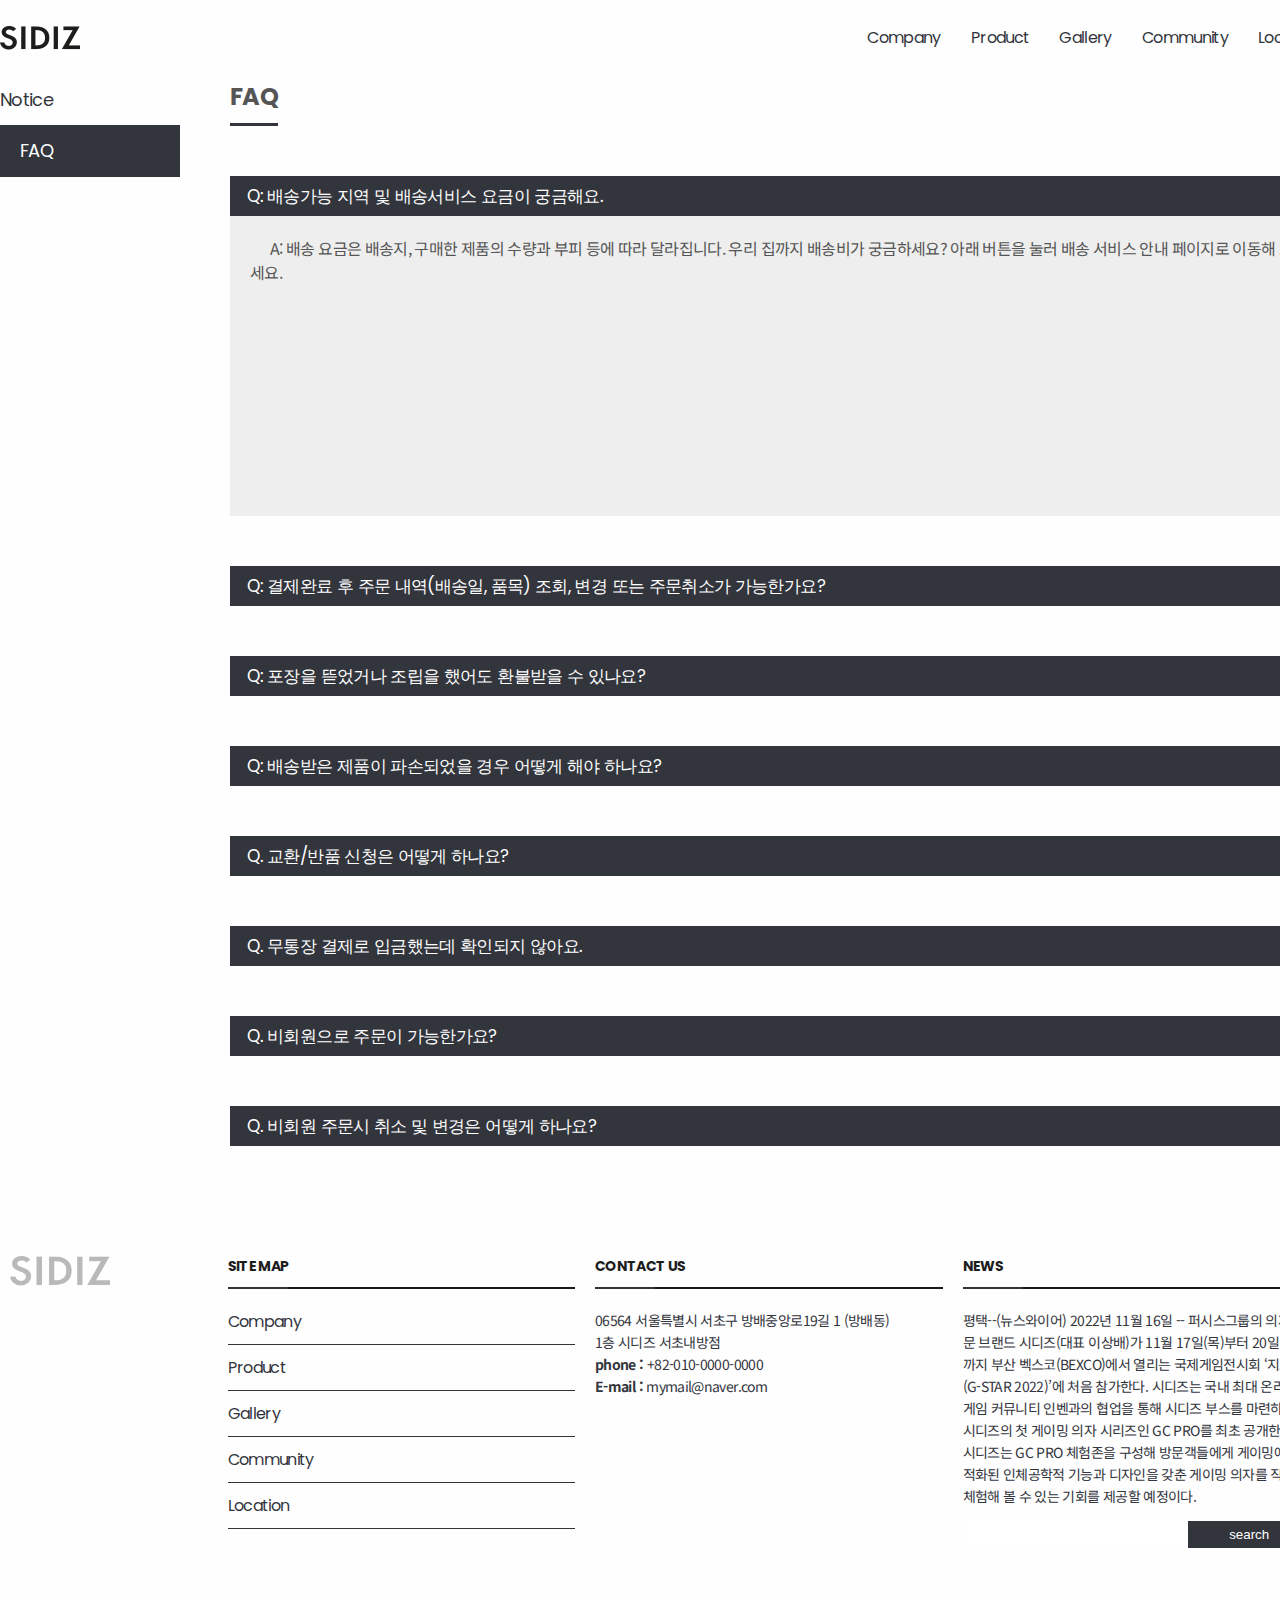
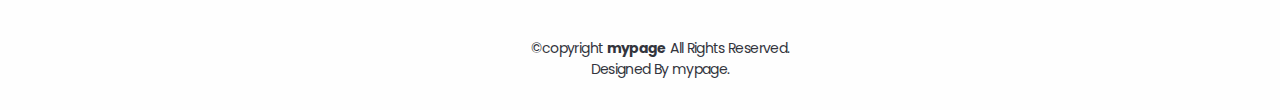
==== commit c6d32d0c: "Update style" ====
--- a/community/faq.html
+++ b/community/faq.html
@@ -3,10 +3,10 @@
   <head>
     <meta charset="utf-8">
     <meta name="viewport" content="width=device-width, initial-scale=1, maximum-scale=1, minimum-scale=1, user-scalable=no">
-    <title>xwood</title>
+    <title>시디즈 홈페이지</title>
+    <link rel="shortcut icon" href="../assets/img/favicon.ico" />
+    <link href="https://fonts.googleapis.com/css2?family=Noto+Sans+KR:wght@100;300;400;500;700;900&family=Poppins:wght@100;200;300;400;500;600;700;800;900&display=swap" rel="stylesheet">
     <link rel="stylesheet" href="../assets/css/style.css">
-    <link rel="shortcut icon" href="./assets/img/favicon.ico" />
-    <link href="https://fonts.googleapis.com/css2?family=Noto+Sans+KR:wght@100;300;400;500;700;900&family=Poppins:wght@100;200;300;400;500;600;700;800;900&display=swap" rel="stylesheet">
     <script type="text/javascript" src="../assets/js/jquery.min.js"></script>
     <script src="../assets/js/jqueryui.min.js"></script>
     <script type="text/javascript" src="../assets/js/common.js"></script>
@@ -22,7 +22,7 @@
                 <a href="../company/introduce.html">Company</a>
                 <ul class="sub-menu">
                   <li><a href="../company/introduce.html">Introduce</a></li>
-                  <li><a href="../company/ci.html">CI</a></li>
+                  <li><a href="../company/ci.html">About</a></li>
                   <li><a href="../company/history.html">History</a></li>
                 </ul>
               </li>
@@ -60,19 +60,55 @@
                   <dd>
                     <p>A: 배송 요금은 배송지, 구매한 제품의 수량과 부피 등에 따라 달라집니다. 우리 집까지 배송비가 궁금하세요? 아래 버튼을 눌러 배송 서비스 안내 페이지로 이동해 보세요.</p>
                   </dd>
+                </dl>
+                <dl>
                   <dt>Q: 결제완료 후 주문 내역(배송일, 품목) 조회, 변경 또는 주문취소가 가능한가요?</dt>
                   <dd>
                     <p>A: 주문조회 및 관리페이지와 IKEA 고객지원 센터를 통해 주문변경/취소가 가능합니다. 배송 준비 상태별로 진행가능여부가 달라질 수 있으며, 자세한 내용을 확인해보세요.</p>
                   </dd>
+                </dl>
+                <dl>
                   <dt>Q: 포장을 뜯었거나 조립을 했어도 환불받을 수 있나요?</dt>
                   <dd>
                     <p>A: 교환환불 정책을 확인해보세요.</p>
                   </dd>
+                </dl>
+                <dl>
                   <dt>Q: 배송받은 제품이 파손되었을 경우 어떻게 해야 하나요?</dt>
                   <dd>
-                    <p>A: 배송받은 제품이 파손된 경우에는 즉시 파손된 제품과 박스 사진을 준비 후 고객지원센터로 연락 주시기 바랍니다. 주문 번호를 미리 준비해 주시면 더 빠른 상담이 가능합니다. 또는 파손 제품, 주문번호를 지참 후 가까운 매장 교환환불 코너로 방문해주세요,.</p>
+                    <p>A: 배송받은 제품이 파손된 경우에는 즉시 파손된 제품과 박스 사진을 준비 후 고객지원센터로 연락 주시기 바랍니다. 주문 번호를 미리 준비해 주시면 더 빠른 상담이 가능합니다. 또는 파손 제품, 주문번호를 지참 후 가까운 매장 교환환불 코너로 방문해주세요.</p>
                   </dd>
                 </dl>
+                <dl>
+                  <dt>Q. 교환/반품 신청은 어떻게 하나요?</dt>
+                  <dd>
+                    <p>A: <br>- 수령일 기준 7일 이내에 교환/반품에 대한 청약철회 의사를 밝혀주시면 처리가 가능합니다.<br>
+                      - 교환/반품 절차 : 마이페이지 → 주문내역 → 교환/반품 신청 → 수거기사님 방문예정<br>
+                      - 구매하신 쇼핑몰에서 신청해주시거나, 고객센터(1544-0000)으로 신청 부탁드립니다.<br>
+                      - 구매하신 제품의 AS를 원하는 경우에도 고객센터(1544-0000)으로 연락 부탁드립니다.</p>
+                  </dd>
+                </dl>
+                <dl>
+                  <dt>Q. 무통장 결제로 입금했는데 확인되지 않아요.</dt>
+                  <dd>
+                    <p>A: 무통장입금 건은 입금 후 영업시간이내 1~2시간 이후에 확인이 가능하며,
+                      주문 후 7일 이내로 입금 확인이 안될 경우 주문이 자동으로 취소 처리됩니다.</p>
+                  </dd>
+                </dl>
+                <dl>
+                  <dt>Q. 비회원으로 주문이 가능한가요?</dt>
+                  <dd>
+                    <p>A: 회원가입 없이 [비회원 구매] 버튼을 선택하여 주문이 가능합니다.</p>
+                  </dd>
+                </dl>
+                <dl>
+                  <dt>Q. 비회원 주문시 취소 및 변경은 어떻게 하나요?</dt>
+                  <dd>
+                    <p>A: 비회원 or 네이버 로그인으로 주문 후 취소/변경 및 교환/반품을 원하실 경우,
+                      고객센터(1544-0000)로 주문자이름 , 휴대폰번호, 요청 내용과 함께 문의주시면 도와드리겠습니다.</p>
+                  </dd>
+                </dl>
+                
               </div>
             </div>
           </div>
--- a/assets/css/style.css
+++ b/assets/css/style.css
@@ -76,6 +76,9 @@
 .box .items img {
   width: 100%;
 }
+.box .items.center {
+  text-align: center;
+}
 
 .introduce .box .items {
   padding: 30px;
@@ -133,6 +136,9 @@
 .introduce .box .items .items-inner li:nth-child(4) {
   background: url("../img/company/value-img04.png") no-repeat center/cover;
 }
+.introduce .box .items .items-inner li:nth-child(2) {
+  background: url("../img/company/value-img02.PNG") no-repeat center/cover;
+}
 .introduce .box .items .items-inner li:nth-child(1), .introduce .box .items .items-inner li:nth-child(2) {
   margin-bottom: 30px;
 }
@@ -161,11 +167,125 @@
   margin-bottom: 15px;
 }
 
+.ci .box .items {
+  padding: 30px;
+}
+.ci .box .items .title {
+  margin-top: 30px;
+}
+.ci .box .items .title.ci-title {
+  font-family: "Noto Sans KR", sans-serif;
+}
+.ci .box .items p.ci-info {
+  font-size: 16px;
+}
+.ci .box .items.ci-bg {
+  position: relative;
+}
+.ci .box .items.ci-bg img {
+  opacity: 0.1;
+}
+.ci .box .items.ci-bg ul {
+  width: 80%;
+  display: flex;
+  position: absolute;
+  top: 30%;
+  left: 50%;
+  transform: translate(-50%);
+}
+.ci .box .items.ci-bg ul li {
+  width: 30%;
+  margin: 0 50px;
+  text-align: center;
+}
+.ci .box .items.ci-bg ul li span {
+  font-size: 14px;
+}
+.ci .box .items.ci-bg ul li h4 {
+  font-size: 120px;
+  font-weight: 400;
+  line-height: 1;
+}
+
+.history .box .items {
+  padding: 30px;
+}
+.history .box .items .title {
+  margin-top: 30px;
+  text-align: center;
+}
+.history .box .items .title-h4 {
+  text-align: center;
+  font-size: 22px;
+  font-weight: 400;
+}
+.history .box .items.history-list {
+  position: relative;
+}
+.history .box .items.history-list .line {
+  position: absolute;
+  top: 0;
+  left: 50%;
+  width: 2px;
+  height: 100%;
+  background-color: #dedede;
+}
+.history .box .items.history-list ul {
+  width: 90%;
+  margin: 0 auto;
+  display: flex;
+  justify-content: space-between;
+  flex-wrap: wrap;
+}
+.history .box .items.history-list ul li {
+  position: relative;
+  width: 45%;
+}
+.history .box .items.history-list ul li:nth-child(odd) {
+  text-align: right;
+  padding-right: 30px;
+  margin: 30px 0;
+}
+.history .box .items.history-list ul li:nth-child(odd)::after {
+  right: -26px;
+}
+.history .box .items.history-list ul li:nth-child(even) {
+  text-align: left;
+  padding-left: 30px;
+  margin: 150px 0 30px 0;
+}
+.history .box .items.history-list ul li:nth-child(even)::after {
+  left: -23px;
+}
+.history .box .items.history-list ul li h5 {
+  font-size: 22px;
+  color: #444;
+  font-weight: 500;
+}
+.history .box .items.history-list ul li p {
+  margin: 0;
+  font-size: 16px;
+}
+.history .box .items.history-list ul li::after {
+  content: "";
+  position: absolute;
+  top: 8px;
+  width: 10px;
+  height: 10px;
+  border-radius: 50%;
+  background-color: #fff;
+  border: 3px solid #33353d;
+}
+
 .product .box .items {
   padding: 20px;
 }
 .product .box .items .title {
   margin-top: 0;
+}
+.product .box .items .gbtn {
+  margin: 50px 0 0 40%;
+  font-size: 15px;
 }
 
 .gallery-wrap {
@@ -225,6 +345,54 @@
 .gallery-wrap .gallery .navi-wrap #navi .page-wrap .page {
   float: left;
   overflow: hidden;
+}
+
+.location .box {
+  text-align: center;
+}
+.location .box .items {
+  padding: 20px;
+}
+.location .box .items .title {
+  margin-top: 20px;
+  font-family: "Noto Sans KR", sans-serif;
+}
+.location .box .items .location-btn {
+  margin-top: 30px;
+}
+.location .box .items .location-btn ul {
+  display: flex;
+  width: 50%;
+  margin: 0 auto;
+}
+.location .box .items .location-btn ul li {
+  width: 33%;
+  padding: 8px 15px;
+  background-color: #fff;
+  border: 1px solid #33353d;
+  cursor: pointer;
+  font-family: "Noto Sans KR", sans-serif;
+  transition: 0.3s;
+}
+.location .box .items .location-btn ul li:not(:nth-child(1)) {
+  border-left: 0;
+}
+.location .box .items .location-btn ul li.on, .location .box .items .location-btn ul li:hover {
+  background-color: #33353d;
+  color: #fff;
+}
+.location .location-list {
+  width: 100%;
+  margin-top: 50px;
+  text-align: center;
+}
+.location .location-list li {
+  color: #1d1d1d;
+  font-size: 18px;
+  display: none;
+}
+.location .location-list li.on {
+  display: block;
 }
 
 dl {
@@ -294,9 +462,48 @@
   margin-top: 50px;
 }
 
-.marker-title {
-  font-weight: 700;
-  font-size: 18px;
+.customoverlay {
+  position: relative;
+  bottom: 60px;
+  border-radius: 6px;
+  border: 1px solid #ccc;
+  border-bottom: 2px solid #ddd;
+  float: left;
+}
+.customoverlay:nth-of-type(n) {
+  border: 0;
+  box-shadow: 0px 1px 2px #888;
+}
+.customoverlay a {
+  display: block;
+  text-decoration: none;
+  color: #33353d;
+  text-align: center;
+  border-radius: 6px;
+  font-size: 14px;
+  font-weight: bold;
+  overflow: hidden;
+  background: #33353d;
+  background: #33353d url(https://t1.daumcdn.net/localimg/localimages/07/mapapidoc/arrow_white.png) no-repeat right 14px center;
+}
+.customoverlay .title {
+  display: block;
+  text-align: center;
+  background: #fff;
+  margin-right: 35px;
+  padding: 10px 15px;
+  font-size: 14px;
+  font-weight: bold;
+}
+.customoverlay::after {
+  content: "";
+  position: absolute;
+  margin-left: -12px;
+  left: 50%;
+  bottom: -12px;
+  width: 22px;
+  height: 12px;
+  background: url("https://t1.daumcdn.net/localimg/localimages/07/mapapidoc/vertex_white.png");
 }
 
 #wrap {
@@ -470,6 +677,7 @@
   position: relative;
   width: 100%;
   height: calc(100vh - 75px);
+  overflow: hidden;
 }
 .mainbanner .bg {
   position: absolute;
